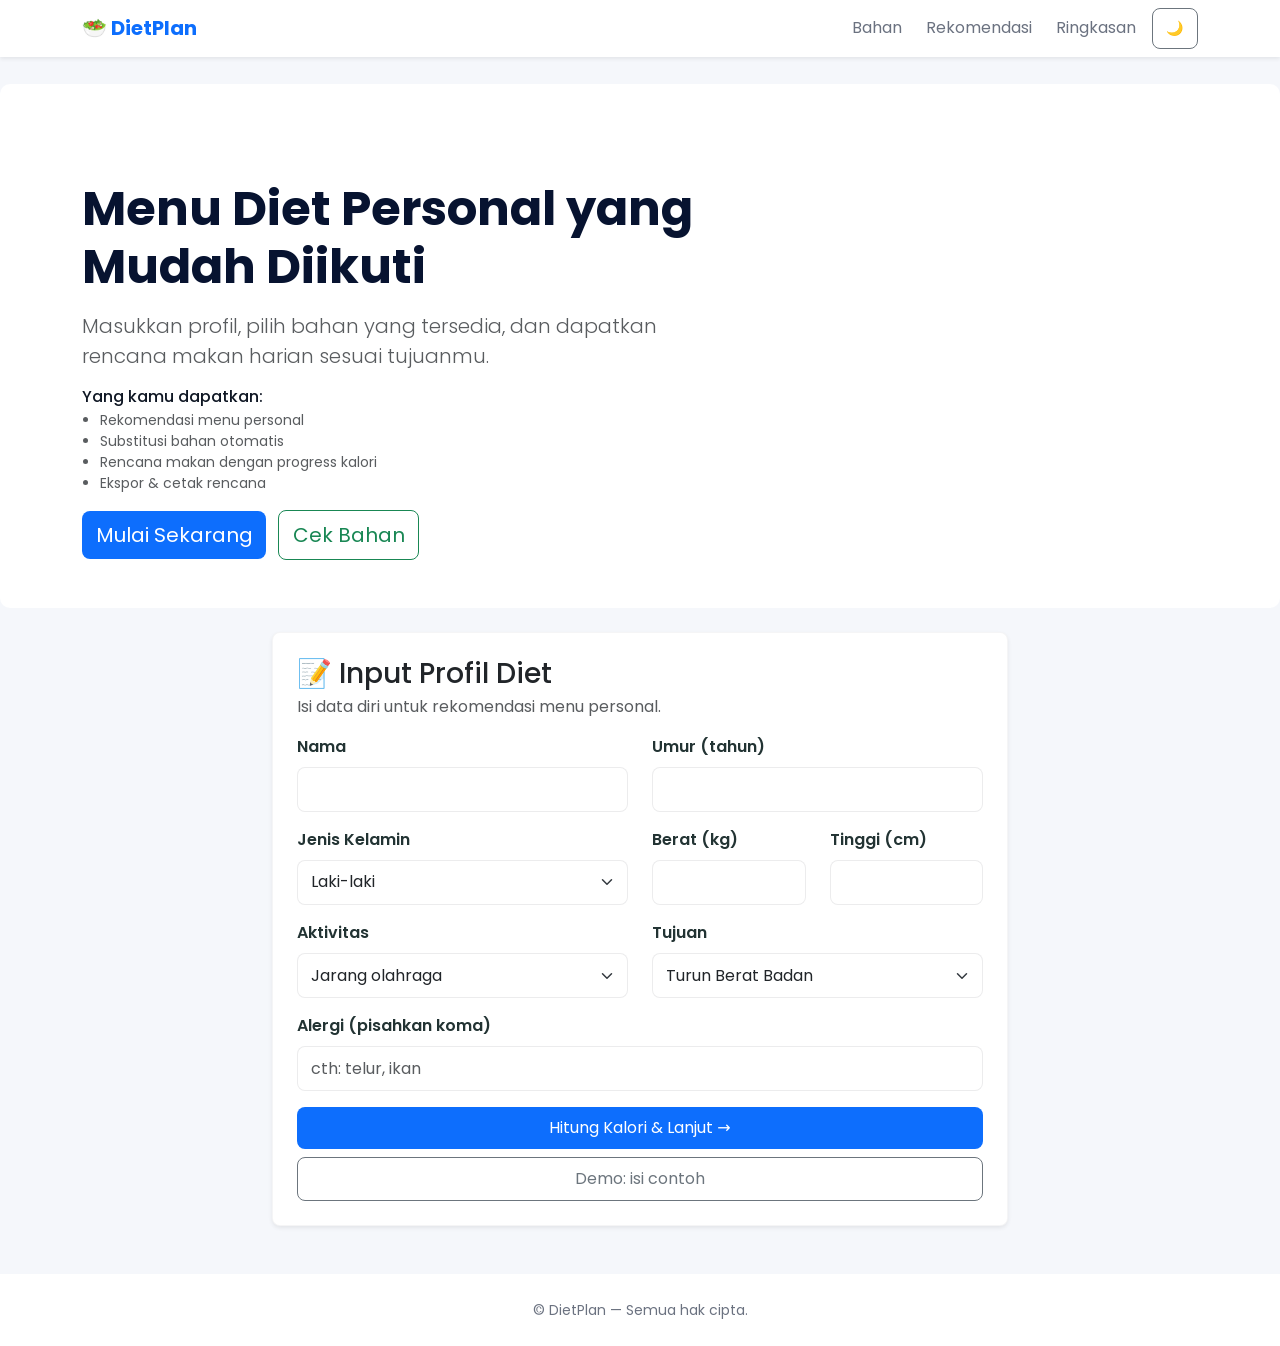
==== bahan.html @ 5463cc20 "Add files via upload" ====
<!DOCTYPE html>
<html lang="id">
<head>
<meta charset="UTF-8">
<meta name="viewport" content="width=device-width, initial-scale=1.0">
<title>Pilih Bahan - DietPlan</title>
<link href="https://cdn.jsdelivr.net/npm/bootstrap@5.3.0/dist/css/bootstrap.min.css" rel="stylesheet">
<link rel="stylesheet" href="style.css">
</head>
<body>

<nav class="navbar navbar-expand-lg navbar-light bg-white fixed-top shadow-sm">
  <div class="container">
    <a class="navbar-brand fw-bold text-primary" href="index.html">🥗 DietPlan</a>
    <button class="navbar-toggler" type="button" data-bs-toggle="collapse" data-bs-target="#navMenu">
      <span class="navbar-toggler-icon"></span>
    </button>
    <div class="collapse navbar-collapse" id="navMenu">
      <ul class="navbar-nav ms-auto">
        <li class="nav-item"><a class="nav-link active" href="bahan.html">Pilih Bahan</a></li>
        <li class="nav-item"><a class="nav-link" href="rekomendasi.html">Rekomendasi</a></li>
        <li class="nav-item"><a class="nav-link" href="ringkasan.html">Ringkasan</a></li>
        <li class="nav-item"><a class="nav-link" href="#" onclick="logout()">Logout</a></li>
      </ul>
    </div>
  </div>
</nav>

<div class="container mt-5 mb-5 fade-in">
  <div class="row justify-content-center">
    <div class="col-md-10">
      <div class="card p-4">
        <div class="d-flex align-items-center justify-content-between gap-3 mb-2 flex-wrap">
          <div>
            <h3 class="mb-0">🧺 Bahan yang Tersedia di Dapurmu</h3>
            <p class="text-muted" id="infoUser"></p>
          </div>
          <div class="text-end">
            <input id="searchBahan" class="form-control form-control-sm" placeholder="Cari bahan..." style="min-width:180px">
            <div class="mt-2 d-flex gap-2 justify-content-end">
              <button id="selectAllBtn" type="button" class="btn btn-sm btn-outline-primary">Pilih Semua</button>
              <button id="clearBtn" type="button" class="btn btn-sm btn-outline-secondary">Bersihkan</button>
            </div>
          </div>
        </div>
        <form id="formBahan">
          <div id="listBahan" class="mt-3"></div>
          <button type="submit" class="btn btn-primary w-100 mt-4">🔍 Cari Rekomendasi Menu</button>
        </form>
      </div>
    </div>
  </div>
</div>

<script src="https://cdn.jsdelivr.net/npm/bootstrap@5.3.0/dist/js/bootstrap.bundle.min.js"></script>
<script src="data.js"></script>
<script src="bahan.js"></script>
</body>
</html>
---- style.css ----
@import url('https://fonts.googleapis.com/css2?family=Poppins:wght@300;400;600;700&display=swap');

:root{
  --bg: #f5f7fb;
  --surface: #ffffff;
  --muted: #6b7280;
  --primary: #0d6efd;
  --primary-600: #0b5ed7;
  --radius: 10px;
}

*{box-sizing:border-box}

body{
  margin:0;
  font-family: 'Poppins', Inter, system-ui, -apple-system, 'Segoe UI', Roboto, sans-serif;
  background: var(--bg);
  color: #0f1724;
  padding-top:72px;
}

/* ============================================
   DARK MODE
   ============================================ */
html.dark-mode body{background:#0f1724;color:#e8eef7}
html.dark-mode .card, html.dark-mode .navbar{background:#1a2332;color:#e8eef7;border-color:#2a3a4f}
html.dark-mode .text-muted{color:#9aa7b8 !important}
html.dark-mode .form-control, html.dark-mode .form-select{background:#0f1724;color:#e8eef7;border-color:#2a3a4f}
html.dark-mode .list-group-item{background:#1a2332;color:#e8eef7;border-color:#2a3a4f}
html.dark-mode .hero{background:#1a2332}
html.dark-mode .hero .display-5{color:#e8eef7}
html.dark-mode .badge-kalori{background:#0f1724;color:#e8eef7;border-color:#2a3a4f}

/* ============================================
   NAVBAR
   ============================================ */
.navbar{background:#fff;box-shadow:0 6px 18px rgba(15,23,36,0.06)}
.navbar .navbar-brand{font-weight:700}
.navbar .nav-link{color:var(--muted);margin-left:8px}
.navbar .nav-link.active, .navbar .nav-link:hover{color:var(--primary)}

/* ============================================
   HERO
   ============================================ */
.hero{background:var(--surface);border-radius:var(--radius);padding:28px;margin:12px 0}
.hero .display-5{font-weight:700;color:#071330;margin-bottom:8px}
.hero .lead{color:var(--muted);margin-bottom:16px}

/* ============================================
   CARD
   ============================================ */
.card{background:var(--surface);border-radius:calc(var(--radius) - 2px);box-shadow:0 8px 24px rgba(15,23,36,0.04);border:1px solid rgba(15,23,36,0.04)}
.card.p-4{padding:20px}

/* ============================================
   FORM
   ============================================ */
.form-label{color:#233;font-weight:600}
.form-control, .form-select{border-radius:8px;border:1px solid rgba(15,23,36,0.08);padding:.6rem .8rem}
.form-control:focus, .form-select:focus{box-shadow:0 10px 30px rgba(13,110,253,0.06);border-color:var(--primary)}
.form-control.is-invalid{border-color:#dc3545}
.invalid-feedback{color:#dc3545}

/* ============================================
   BUTTONS
   ============================================ */
.btn{border-radius:8px;padding:.55rem .85rem;transition:all .2s ease}
.btn-primary, .btn-success{background:var(--primary);border:none;color:#fff}
.btn-primary:hover, .btn-success:hover{background:var(--primary-600);transform:translateY(-2px);box-shadow:0 8px 22px rgba(13,110,253,0.15)}

/* ============================================
   BADGE KALORI
   ============================================ */
.badge-kalori{background:#fff;border:1px solid rgba(15,23,36,0.06);color:#0f1724;padding:6px 10px;border-radius:999px;font-weight:600}

/* ============================================
   MENU CARD
   ============================================ */
.menu-card{display:flex;flex-direction:column;gap:8px;padding:16px;position:relative;transition:transform .2s ease, box-shadow .2s ease}
.menu-card:hover{transform:translateY(-4px);box-shadow:0 12px 30px rgba(15,23,36,0.08)}
.menu-card h5{margin:0;font-size:1.05rem}
.menu-card .skor{font-weight:700;color:var(--primary)}

.menu-thumb-wrap{
  width:96px;height:72px;
  background-size:cover;background-position:center;
  border-radius:8px;flex:0 0 96px;
  box-shadow:0 6px 18px rgba(2,6,23,0.06);
  border:1px solid rgba(15,23,36,0.03);
  background-color:#e8eef7;
}

/* ============================================
   SKOR PROGRESS
   ============================================ */
.skor-progress{height:4px;background:rgba(13,110,253,0.1);border-radius:4px;margin:6px 0 10px;overflow:hidden}
.skor-bar{height:100%;background:linear-gradient(90deg,#0d6efd,#4da6ff);transition:width .8s cubic-bezier(.2,.7,.3,1);border-radius:4px}

/* ============================================
   SAVE BUTTON
   ============================================ */
.save-btn{background:#ffd966;color:#08121a;border-radius:8px;padding:.45rem .7rem;font-weight:700;border:1px solid rgba(0,0,0,0.04)}
.save-btn:hover{transform:translateY(-2px)}

/* ============================================
   CONFETTI
   ============================================ */
.confetti-piece{position:fixed;width:8px;height:8px;border-radius:2px;opacity:0.95;pointer-events:none;z-index:9999;will-change:transform,opacity}

/* ============================================
   ANIMATIONS
   ============================================ */
.fade-in{animation:fadeIn .5s ease both}
@keyframes fadeIn{from{opacity:0;transform:translateY(10px)}to{opacity:1;transform:translateY(0)}}

.menu-card{animation:cardIn .4s ease both}
@keyframes cardIn{from{opacity:0;transform:translateY(15px) scale(.98)}to{opacity:1;transform:translateY(0) scale(1)}}

/* ============================================
   FOOTER
   ============================================ */
footer.site-footer{padding:18px 0;color:var(--muted);text-align:center}

/* ============================================
   PLAN ITEM
   ============================================ */
.plan-thumb{width:64px;height:48px;object-fit:cover;border-radius:6px;border:1px solid rgba(15,23,36,0.04);margin-right:12px}
.plan-item{display:flex;align-items:center;gap:12px;padding:.6rem .5rem;border-bottom:1px solid rgba(15,23,36,0.05)}
.plan-item:last-child{border-bottom:none}
.plan-item .meta{flex:1}
.plan-item .meta b{display:block}

/* ============================================
   STICKY
   ============================================ */
.sticky-top{position:sticky}

/* ============================================
   RESPONSIVE
   ============================================ */
@media (max-width:992px){
  .hero{padding:20px}
  .col-lg-4{order:2}
  .col-lg-8{order:1}
  .sticky-top{position:static;top:auto}
}
@media (max-width:576px){
  body{padding-top:76px}
  .hero{padding:16px}
  .hero .display-5{font-size:1.4rem}
  .lead{font-size:.95rem}
  .menu-card{padding:12px}
  .menu-thumb-wrap{width:72px;height:54px;flex:0 0 72px}
  .plan-thumb{width:56px;height:42px}
}

/* ============================================
   PRINT
   ============================================ */
@media print{
  body{background:#fff;color:#000}
  nav, .btn, .btn-close, .navbar, .list-group-item, .sticky-top, .modal-footer{display:none !important}
  .container{width:100%;max-width:none;padding:0}
  .card{box-shadow:none;border:none}
}

/* ============================================
   AI MODE PANEL
   ============================================ */
.ai-mode-card {
  background: linear-gradient(135deg, #f0f7ff 0%, #e8f0ff 100%);
  border: 1px solid rgba(13, 110, 253, 0.15);
}
html.dark-mode .ai-mode-card {
  background: linear-gradient(135deg, #1a2332 0%, #1e2a3f 100%);
}
.btn-check:checked + .btn-outline-primary {
  background: var(--primary);
  color: #fff;
  border-color: var(--primary);
  transform: translateY(-1px);
  box-shadow: 0 6px 16px rgba(13, 110, 253, 0.25);
}

/* ============================================
   STAR RATING
   ============================================ */
.star-rating {
  display: inline-flex;
  gap: 2px;
  cursor: pointer;
}
.star {
  font-size: 18px;
  color: #d1d5db;
  transition: transform 0.15s ease, color 0.15s ease;
  user-select: none;
}
.star-filled {
  color: #fbbf24;
}
.star-hover {
  color: #f59e0b;
  transform: scale(1.15);
}
.star:hover {
  transform: scale(1.2);
}

/* ============================================
   XAI (Explainable AI) MODAL
   ============================================ */
.xai-reasons {
  display: flex;
  flex-direction: column;
  gap: 10px;
}
.xai-reason {
  display: flex;
  align-items: flex-start;
  gap: 10px;
  padding: 12px 14px;
  border-radius: 8px;
  font-size: 0.9rem;
  border-left: 4px solid;
}
.xai-icon {
  font-size: 20px;
  flex-shrink: 0;
}
.xai-high {
  background: #ecfdf5;
  border-color: #10b981;
  color: #065f46;
}
.xai-medium {
  background: #fef3c7;
  border-color: #f59e0b;
  color: #78350f;
}
.xai-low {
  background: #fee2e2;
  border-color: #ef4444;
  color: #7f1d1d;
}
html.dark-mode .xai-high { background: #064e3b; color: #a7f3d0; }
html.dark-mode .xai-medium { background: #422006; color: #fcd34d; }
html.dark-mode .xai-low { background: #450a0a; color: #fca5a5; }

/* ============================================
   CHATBOT
   ============================================ */
.chat-messages {
  max-height: 400px;
  min-height: 250px;
  overflow-y: auto;
  padding: 12px;
  background: #f8fafc;
  border-radius: 8px;
  border: 1px solid rgba(15, 23, 36, 0.06);
}
html.dark-mode .chat-messages {
  background: #0f1724;
  border-color: #2a3a4f;
}
.chat-msg {
  margin-bottom: 10px;
  display: flex;
}
.chat-user { justify-content: flex-end; }
.chat-bot, .chat-system { justify-content: flex-start; }
.chat-bubble {
  max-width: 85%;
  padding: 10px 14px;
  border-radius: 12px;
  font-size: 0.92rem;
  line-height: 1.5;
  word-wrap: break-word;
}
.chat-bubble-user {
  background: var(--primary);
  color: #fff;
  border-bottom-right-radius: 4px;
}
.chat-bubble-bot {
  background: #fff;
  color: #0f1724;
  border: 1px solid rgba(15, 23, 36, 0.08);
  border-bottom-left-radius: 4px;
}
html.dark-mode .chat-bubble-bot {
  background: #1a2332;
  color: #e8eef7;
  border-color: #2a3a4f;
}
.chat-bubble-system {
  background: #fef3c7;
  color: #78350f;
  font-size: 0.85rem;
  font-style: italic;
  text-align: center;
  max-width: 100%;
}
html.dark-mode .chat-bubble-system {
  background: #422006;
  color: #fcd34d;
}
#chatInput {
  resize: none;
  border-radius: 8px;
  font-size: 0.9rem;
}
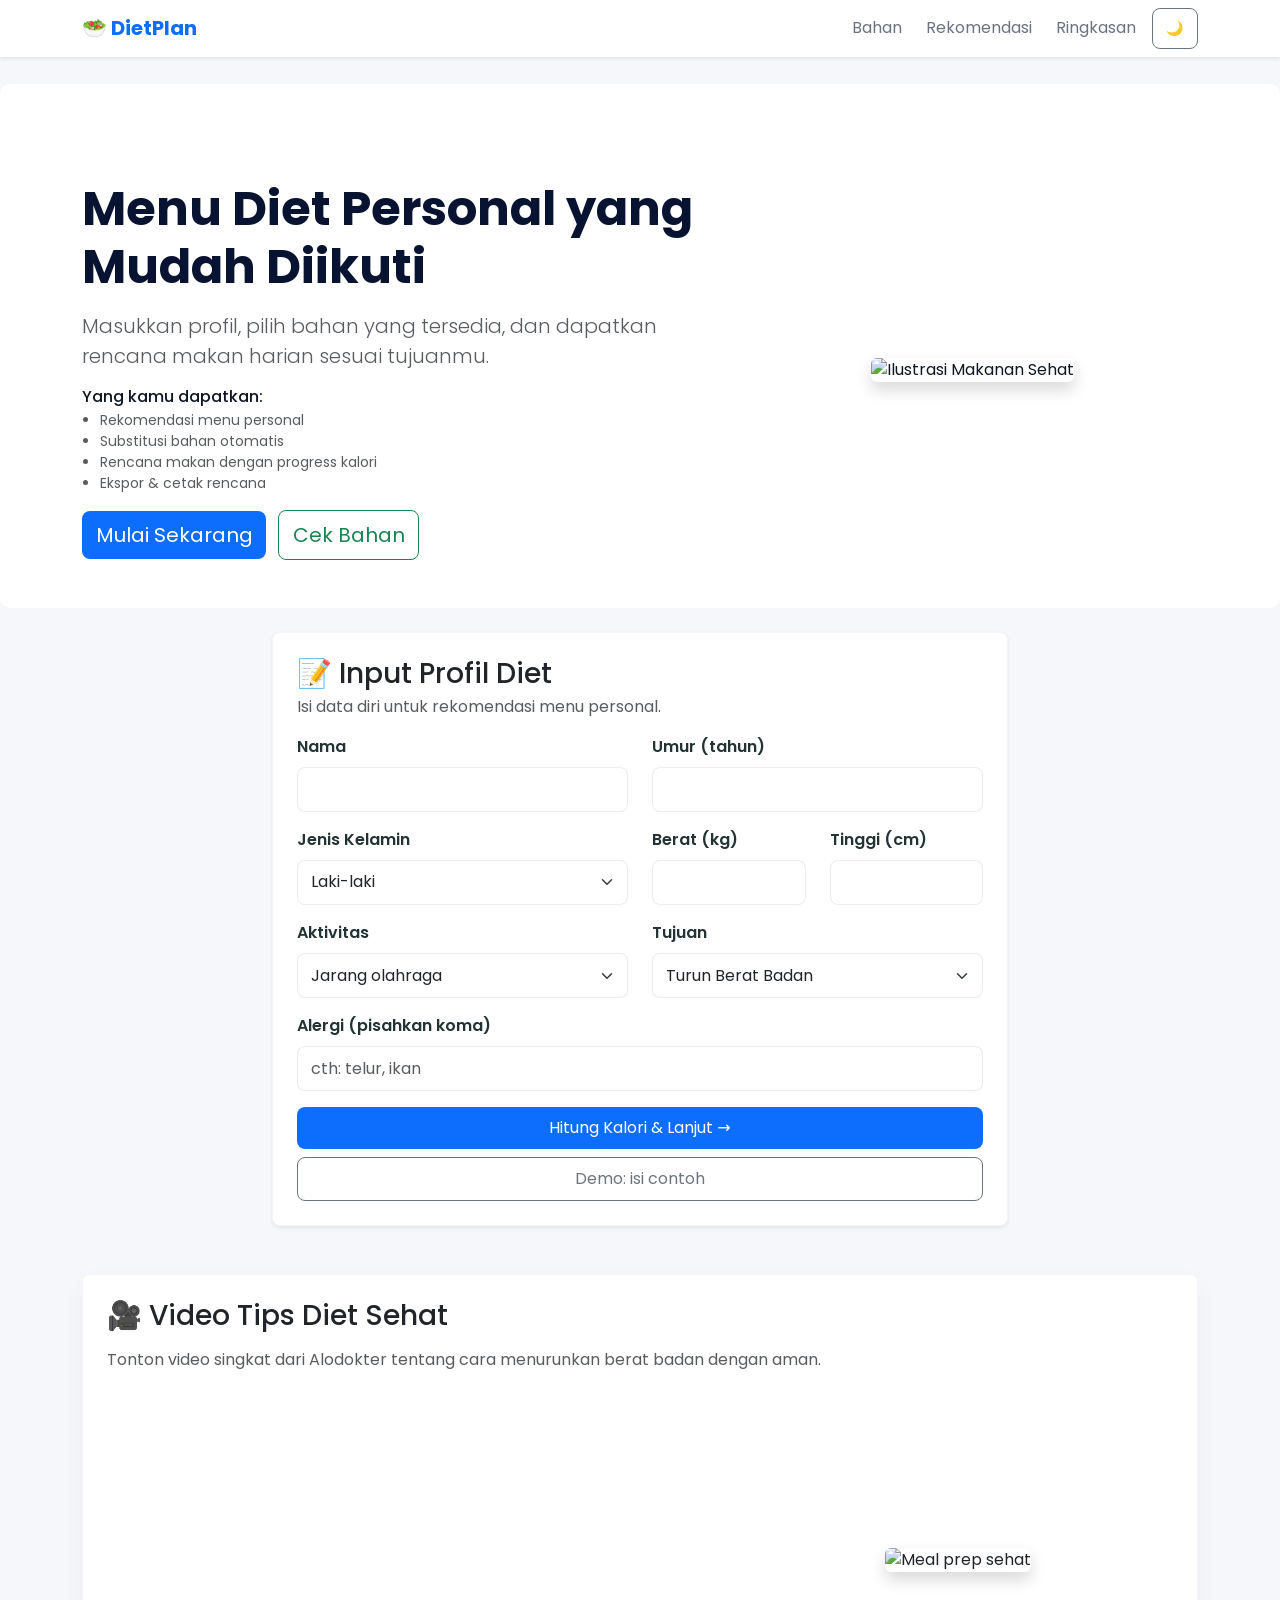
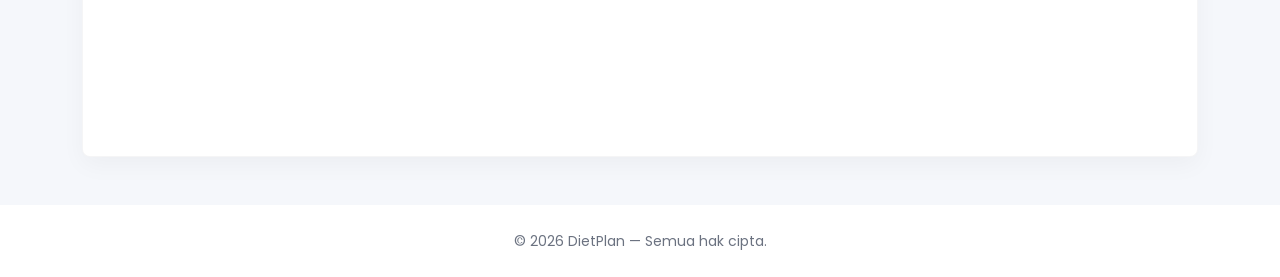
==== commit afd44434: "Update bahan.html" ====
--- a/bahan.html
+++ b/bahan.html
@@ -26,7 +26,17 @@
   </div>
 </nav>
 
-<div class="container mt-5 mb-5 fade-in">
+<!-- MULTIMEDIA: BANNER GAMBAR -->
+<div class="container mt-5">
+  <div class="banner-img" style="background-image:url('https://media.istockphoto.com/id/453963935/id/foto/buah-dan-sayuran-di-pasar-kota-di-riga.jpg?s=2048x2048&w=is&k=20&c=CMABs4W3vovvQLUoZawAqPbAu6cEBQX0Y91NZIvgs1w=');">
+    <div class="banner-overlay">
+      <h2>🧺 Pilih Bahan di Dapurmu</h2>
+      <p>Centang bahan yang tersedia, lalu cari rekomendasi menu.</p>
+    </div>
+  </div>
+</div>
+
+<div class="container mt-4 mb-5 fade-in">
   <div class="row justify-content-center">
     <div class="col-md-10">
       <div class="card p-4">
@@ -56,4 +66,4 @@
 <script src="data.js"></script>
 <script src="bahan.js"></script>
 </body>
-</html>+</html>
